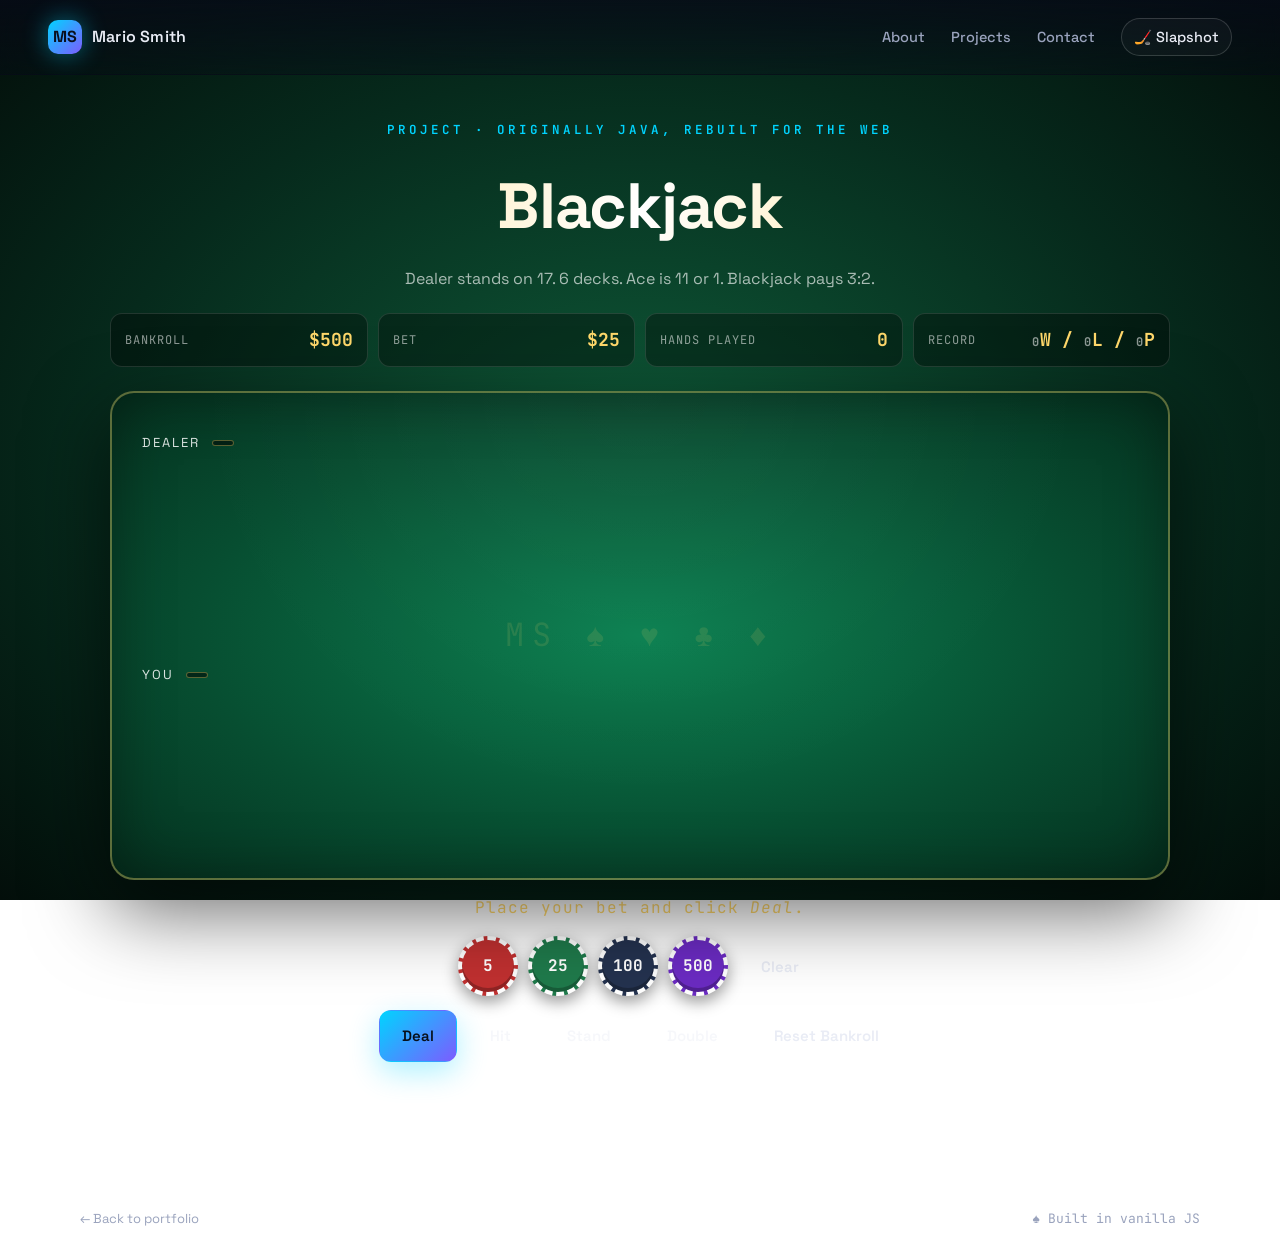
==== blackjack.html @ 71cc3b4a "Rebuild site from scratch: portfolio + Blackjack + Slapshot - Modern dark portfolio with animated ca" ====
<!DOCTYPE html>
<html lang="en">
<head>
  <meta charset="UTF-8" />
  <meta name="viewport" content="width=device-width, initial-scale=1.0" />
  <title>Blackjack — Mario Smith</title>
  <link rel="preconnect" href="https://fonts.googleapis.com">
  <link rel="preconnect" href="https://fonts.gstatic.com" crossorigin>
  <link href="https://fonts.googleapis.com/css2?family=Space+Grotesk:wght@400;500;600;700&family=JetBrains+Mono:wght@400;600&display=swap" rel="stylesheet">
  <link rel="stylesheet" href="css/styles.css" />
  <link rel="stylesheet" href="css/game.css" />
  <link rel="icon" type="image/svg+xml" href="data:image/svg+xml,%3Csvg xmlns='http://www.w3.org/2000/svg' viewBox='0 0 100 100'%3E%3Ccircle cx='50' cy='50' r='45' fill='%230b1020'/%3E%3Ctext x='50' y='67' font-size='56' text-anchor='middle' fill='%2300d4ff' font-family='Arial' font-weight='bold'%3EM%3C/text%3E%3C/svg%3E">
</head>
<body class="felt-bg">
  <header class="nav">
    <a href="index.html" class="brand">
      <span class="brand-mark">MS</span>
      <span class="brand-text">Mario Smith</span>
    </a>
    <nav class="nav-links" aria-label="Primary">
      <a href="index.html#about">About</a>
      <a href="index.html#projects">Projects</a>
      <a href="index.html#contact">Contact</a>
      <a href="slapshot.html" class="nav-fun">🏒 Slapshot</a>
    </nav>
  </header>

  <main class="game-wrap">
    <div class="game-head">
      <p class="eyebrow">Project · Originally Java, rebuilt for the web</p>
      <h1>Blackjack</h1>
      <p class="game-sub">Dealer stands on 17. 6 decks. Ace is 11 or 1. Blackjack pays 3:2.</p>
    </div>

    <div class="hud">
      <div class="hud-card"><span>Bankroll</span><strong id="bankroll">$500</strong></div>
      <div class="hud-card"><span>Bet</span><strong id="bet">$25</strong></div>
      <div class="hud-card"><span>Hands played</span><strong id="hands">0</strong></div>
      <div class="hud-card"><span>Record</span><strong><span id="wins">0</span>W / <span id="losses">0</span>L / <span id="pushes">0</span>P</strong></div>
    </div>

    <div class="table" id="table">
      <div class="seat dealer-seat">
        <div class="seat-label">Dealer <span id="dealer-score" class="score"></span></div>
        <div class="hand" id="dealer-hand"></div>
      </div>

      <div class="felt-logo">MS ♠ ♥ ♣ ♦</div>

      <div class="seat player-seat">
        <div class="seat-label">You <span id="player-score" class="score"></span></div>
        <div class="hand" id="player-hand"></div>
      </div>
    </div>

    <div class="message" id="message">Place your bet and click <em>Deal</em>.</div>

    <div class="controls">
      <div class="bet-row">
        <button class="chip chip-5" data-bet="5">5</button>
        <button class="chip chip-25" data-bet="25">25</button>
        <button class="chip chip-100" data-bet="100">100</button>
        <button class="chip chip-500" data-bet="500">500</button>
        <button id="clear-bet" class="btn btn-ghost">Clear</button>
      </div>
      <div class="action-row">
        <button id="deal" class="btn btn-primary">Deal</button>
        <button id="hit" class="btn btn-ghost" disabled>Hit</button>
        <button id="stand" class="btn btn-ghost" disabled>Stand</button>
        <button id="double" class="btn btn-ghost" disabled>Double</button>
        <button id="reset" class="btn btn-ghost">Reset Bankroll</button>
      </div>
    </div>
  </main>

  <footer class="footer">
    <div class="footer-inner">
      <a href="index.html">← Back to portfolio</a>
      <span class="footer-tag">♠ Built in vanilla JS</span>
    </div>
  </footer>

  <script src="js/blackjack.js"></script>
</body>
</html>
---- css/styles.css ----
:root {
  --bg: #070b18;
  --bg-2: #0b1020;
  --panel: rgba(18, 24, 46, 0.6);
  --panel-2: rgba(24, 32, 58, 0.72);
  --border: rgba(255, 255, 255, 0.08);
  --border-strong: rgba(255, 255, 255, 0.16);
  --text: #e9ecf5;
  --muted: #9aa3bd;
  --accent: #00d4ff;
  --accent-2: #7c5cff;
  --gold: #ffcc3b;
  --red: #ff5470;
  --green: #44e0a1;
  --shadow: 0 20px 60px rgba(0, 0, 0, 0.45);
  --radius: 14px;
  --radius-lg: 22px;
}

* { box-sizing: border-box; }
html { scroll-behavior: smooth; }
body {
  margin: 0;
  font-family: 'Space Grotesk', system-ui, sans-serif;
  background: radial-gradient(1200px 800px at 80% -10%, rgba(124, 92, 255, 0.22), transparent 60%),
              radial-gradient(900px 600px at -10% 30%, rgba(0, 212, 255, 0.15), transparent 60%),
              var(--bg);
  color: var(--text);
  line-height: 1.55;
  min-height: 100vh;
  overflow-x: hidden;
}
a { color: inherit; text-decoration: none; }
button { font: inherit; cursor: pointer; }

#bg-canvas {
  position: fixed;
  inset: 0;
  z-index: -1;
  pointer-events: none;
}

/* NAV */
.nav {
  position: fixed;
  top: 0; left: 0; right: 0;
  display: flex;
  justify-content: space-between;
  align-items: center;
  padding: 18px clamp(20px, 4vw, 48px);
  z-index: 50;
  backdrop-filter: blur(12px);
  background: linear-gradient(to bottom, rgba(7, 11, 24, 0.78), rgba(7, 11, 24, 0.35));
  border-bottom: 1px solid transparent;
  transition: border-color 0.25s, background 0.25s;
}
.nav.scrolled {
  border-bottom-color: var(--border);
  background: rgba(7, 11, 24, 0.88);
}
.brand {
  display: flex; align-items: center; gap: 10px; font-weight: 600;
}
.brand-mark {
  width: 34px; height: 34px;
  display: grid; place-items: center;
  border-radius: 10px;
  background: linear-gradient(135deg, var(--accent), var(--accent-2));
  color: #0a0f1e; font-weight: 700;
  box-shadow: 0 0 24px rgba(0, 212, 255, 0.45);
}
.brand-text { letter-spacing: 0.2px; }
.nav-links {
  display: flex; align-items: center; gap: 26px;
}
.nav-links a {
  color: var(--muted);
  font-size: 14.5px;
  font-weight: 500;
  position: relative;
  transition: color 0.2s;
}
.nav-links a:hover { color: var(--text); }
.nav-links a::after {
  content: "";
  position: absolute; left: 0; bottom: -6px;
  width: 0; height: 2px;
  background: linear-gradient(90deg, var(--accent), var(--accent-2));
  transition: width 0.25s ease;
}
.nav-links a:hover::after { width: 100%; }
.nav-fun {
  padding: 7px 12px;
  border: 1px solid var(--border-strong);
  border-radius: 999px;
  color: var(--text) !important;
  font-weight: 600;
  background: rgba(255, 255, 255, 0.03);
  transition: transform 0.2s, border-color 0.2s, background 0.2s;
}
.nav-fun:hover {
  transform: translateY(-2px);
  border-color: var(--accent);
  background: rgba(0, 212, 255, 0.08);
}
.nav-fun::after { display: none; }
.nav-divider {
  width: 1px; height: 22px; background: var(--border);
}
.nav-toggle {
  display: none;
  background: transparent;
  border: 1px solid var(--border);
  border-radius: 10px;
  width: 40px; height: 40px;
  padding: 10px;
  flex-direction: column; justify-content: space-between; align-items: stretch;
}
.nav-toggle span {
  display: block;
  height: 2px; background: var(--text);
  transition: transform 0.25s;
}

/* HERO */
.hero {
  min-height: 100vh;
  display: grid; place-items: center;
  padding: 140px 20px 80px;
  position: relative;
}
.hero-inner {
  max-width: 920px;
  text-align: left;
  animation: fade-up 0.9s cubic-bezier(0.2, 0.8, 0.2, 1) both;
}
.eyebrow {
  color: var(--accent);
  letter-spacing: 3px;
  text-transform: uppercase;
  font-size: 12.5px;
  font-weight: 600;
  margin: 0 0 18px;
  font-family: 'JetBrains Mono', monospace;
}
.hero-title {
  font-size: clamp(44px, 8vw, 96px);
  line-height: 1.02;
  margin: 0 0 16px;
  letter-spacing: -0.02em;
  font-weight: 700;
}
.gradient-text {
  background: linear-gradient(110deg, var(--accent) 0%, var(--accent-2) 50%, var(--gold) 100%);
  background-size: 200% 100%;
  -webkit-background-clip: text;
  background-clip: text;
  color: transparent;
  animation: gradient-shift 8s linear infinite;
}
@keyframes gradient-shift {
  0% { background-position: 0% 0; }
  100% { background-position: 200% 0; }
}
.hero-sub {
  font-size: clamp(18px, 2.6vw, 26px);
  color: var(--text);
  margin: 0 0 14px;
  min-height: 1.5em;
}
.typed { color: var(--accent); font-weight: 600; }
.caret {
  display: inline-block;
  color: var(--accent);
  animation: blink 1s steps(2) infinite;
  margin-left: 1px;
}
@keyframes blink { 50% { opacity: 0; } }
.hero-desc {
  color: var(--muted);
  max-width: 640px;
  font-size: 17px;
  margin: 0 0 30px;
}
.hero-cta {
  display: flex; flex-wrap: wrap; gap: 12px;
  margin-bottom: 40px;
}
.btn {
  display: inline-flex; align-items: center; gap: 8px;
  padding: 13px 22px;
  border-radius: 12px;
  font-weight: 600;
  font-size: 15px;
  border: 1px solid transparent;
  transition: transform 0.2s, box-shadow 0.2s, background 0.2s, border-color 0.2s;
}
.btn-primary {
  background: linear-gradient(135deg, var(--accent), var(--accent-2));
  color: #07101c;
  box-shadow: 0 10px 30px rgba(0, 212, 255, 0.32);
}
.btn-primary:hover { transform: translateY(-2px); box-shadow: 0 14px 40px rgba(124, 92, 255, 0.45); }
.btn-ghost {
  background: rgba(255, 255, 255, 0.03);
  border-color: var(--border-strong);
  color: var(--text);
}
.btn-ghost:hover {
  border-color: var(--accent);
  background: rgba(0, 212, 255, 0.08);
  transform: translateY(-2px);
}
.hero-stats {
  display: grid;
  grid-template-columns: repeat(4, minmax(0, 1fr));
  gap: 16px;
  max-width: 640px;
}
.hero-stats > div {
  padding: 16px;
  border: 1px solid var(--border);
  border-radius: 14px;
  background: var(--panel);
  backdrop-filter: blur(8px);
}
.hero-stats strong {
  display: block;
  font-size: 26px;
  background: linear-gradient(110deg, var(--accent), var(--gold));
  -webkit-background-clip: text;
  background-clip: text;
  color: transparent;
}
.hero-stats span { color: var(--muted); font-size: 12.5px; }
.scroll-hint {
  position: absolute;
  bottom: 26px; left: 50%;
  transform: translateX(-50%);
  color: var(--muted);
  font-family: 'JetBrains Mono', monospace;
  font-size: 12px;
  letter-spacing: 2px;
  animation: bob 2s ease-in-out infinite;
}
@keyframes bob { 0%,100% { transform: translate(-50%, 0); } 50% { transform: translate(-50%, 6px); } }
@keyframes fade-up {
  from { opacity: 0; transform: translateY(20px); }
  to { opacity: 1; transform: translateY(0); }
}

/* SECTIONS */
.section {
  max-width: 1120px;
  margin: 0 auto;
  padding: 100px clamp(20px, 4vw, 48px);
}
.section-head {
  display: flex; align-items: baseline; gap: 14px;
  margin-bottom: 40px;
}
.section-num {
  font-family: 'JetBrains Mono', monospace;
  color: var(--accent);
  font-size: 14px;
  letter-spacing: 2px;
}
.section-head h2 {
  font-size: clamp(28px, 4.5vw, 44px);
  margin: 0;
  letter-spacing: -0.02em;
}
.section-head h2::after {
  content: "";
  display: inline-block;
  width: 60px; height: 2px;
  background: linear-gradient(90deg, var(--accent), transparent);
  vertical-align: middle;
  margin-left: 16px;
}

/* ABOUT */
.about-grid {
  display: grid;
  grid-template-columns: 1.15fr 1fr;
  gap: 34px;
  align-items: start;
}
.about-copy p { color: var(--muted); font-size: 16.5px; }
.about-copy strong { color: var(--text); }
.about-facts {
  list-style: none; padding: 0; margin: 24px 0 0;
}
.about-facts li {
  padding: 10px 0;
  border-bottom: 1px dashed var(--border);
  color: var(--text);
  display: flex; align-items: center; gap: 12px;
}
.about-facts li span { font-size: 18px; }

.about-card {
  background: var(--panel);
  border: 1px solid var(--border-strong);
  border-radius: var(--radius-lg);
  box-shadow: var(--shadow);
  overflow: hidden;
  backdrop-filter: blur(12px);
  transition: transform 0.35s ease;
  will-change: transform;
}
.about-card-head {
  display: flex; align-items: center; gap: 8px;
  padding: 12px 16px;
  border-bottom: 1px solid var(--border);
  background: rgba(0,0,0,0.2);
}
.dot { width: 12px; height: 12px; border-radius: 50%; }
.dot.red { background: #ff5f57; }
.dot.yellow { background: #febc2e; }
.dot.green { background: #28c840; }
.file-name {
  margin-left: auto;
  font-family: 'JetBrains Mono', monospace;
  font-size: 12px;
  color: var(--muted);
}
.code {
  padding: 22px;
  margin: 0;
  font-family: 'JetBrains Mono', monospace;
  font-size: 13.5px;
  line-height: 1.75;
  color: #c7cbe0;
  overflow-x: auto;
}
.code .k { color: #ff9ac7; }
.code .v { color: #6ee2ff; }
.code .p { color: #9aa3bd; }
.code .s { color: #ffcc88; }
.code .n { color: #44e0a1; }
.code .b { color: #ff5470; }

/* TIMELINE */
.timeline { position: relative; padding-left: 28px; }
.timeline::before {
  content: "";
  position: absolute; left: 10px; top: 4px; bottom: 4px;
  width: 2px;
  background: linear-gradient(to bottom, var(--accent), var(--accent-2), transparent);
}
.tl-item {
  position: relative;
  padding: 14px 0 34px;
}
.tl-dot {
  position: absolute;
  left: -24px; top: 22px;
  width: 14px; height: 14px; border-radius: 50%;
  background: var(--bg);
  border: 3px solid var(--accent);
  box-shadow: 0 0 0 4px rgba(0, 212, 255, 0.15);
}
.tl-meta {
  color: var(--accent);
  font-family: 'JetBrains Mono', monospace;
  font-size: 12.5px;
  letter-spacing: 1px;
  margin-bottom: 6px;
}
.tl-body h3 {
  margin: 0 0 10px;
  font-size: 19px;
}
.tl-org { color: var(--muted); font-weight: 500; font-size: 15px; }
.tl-body ul { margin: 0; padding-left: 18px; color: var(--muted); }
.tl-body li { padding: 3px 0; }

/* PROJECTS */
.projects-grid {
  display: grid;
  grid-template-columns: repeat(auto-fit, minmax(280px, 1fr));
  gap: 22px;
}
.proj-card {
  display: flex; flex-direction: column;
  background: var(--panel);
  border: 1px solid var(--border);
  border-radius: var(--radius-lg);
  overflow: hidden;
  backdrop-filter: blur(10px);
  transition: transform 0.3s ease, border-color 0.3s ease, box-shadow 0.3s ease;
  color: var(--text);
}
.proj-card:hover {
  transform: translateY(-6px);
  border-color: var(--accent);
  box-shadow: 0 24px 50px rgba(0, 0, 0, 0.5), 0 0 0 1px rgba(0, 212, 255, 0.2);
}
.proj-card.static:hover { transform: none; border-color: var(--border); box-shadow: none; cursor: default; }
.proj-art {
  aspect-ratio: 16/9;
  position: relative;
  overflow: hidden;
  background: linear-gradient(135deg, #12183a, #0c1224);
  border-bottom: 1px solid var(--border);
}
.proj-card:hover .proj-art { transform: scale(1.02); }
.art-blackjack {
  background: radial-gradient(ellipse at center, #0d5c3a, #062d1c);
}
.cards-stack {
  position: absolute;
  left: 50%; top: 50%;
  transform: translate(-50%, -50%);
  display: flex; gap: -20px;
}
.mini-card {
  width: 58px; height: 82px;
  background: white; color: #111;
  border-radius: 8px;
  display: grid; place-items: center;
  font-weight: 700; font-size: 22px;
  box-shadow: 0 8px 24px rgba(0,0,0,0.5);
  transition: transform 0.3s;
}
.cards-stack .mini-card:nth-child(1) { transform: rotate(-12deg) translateX(14px); }
.cards-stack .mini-card:nth-child(2) { transform: translateY(-10px); }
.cards-stack .mini-card:nth-child(3) { transform: rotate(12deg) translateX(-14px); }
.proj-card:hover .cards-stack .mini-card:nth-child(1) { transform: rotate(-18deg) translateX(20px) translateY(-6px); }
.proj-card:hover .cards-stack .mini-card:nth-child(3) { transform: rotate(18deg) translateX(-20px) translateY(-6px); }
.mini-card.red { color: #d81e5b; }

.art-hockey {
  background:
    repeating-linear-gradient(90deg, rgba(0,212,255,0.08) 0, rgba(0,212,255,0.08) 2px, transparent 2px, transparent 40px),
    linear-gradient(180deg, #0b1a3d, #061028);
}
.art-hockey .puck {
  position: absolute; left: 20%; bottom: 30%;
  width: 26px; height: 12px; border-radius: 50%;
  background: #0a0a0a;
  box-shadow: 0 4px 12px rgba(0,0,0,0.6), inset 0 -3px 0 #333;
  animation: puck-glide 3s ease-in-out infinite;
}
@keyframes puck-glide {
  0%,100% { transform: translateX(0); }
  50% { transform: translateX(120px); }
}
.art-hockey .stick {
  position: absolute;
  left: 8%; bottom: 24%;
  width: 90px; height: 6px;
  background: linear-gradient(90deg, #c78b4a, #8a5a28);
  transform: rotate(-18deg);
  transform-origin: right center;
  border-radius: 3px;
}
.art-hockey .stick::after {
  content: "";
  position: absolute; right: -14px; bottom: -4px;
  width: 18px; height: 14px;
  background: #1a1a1a;
  border-radius: 2px 6px 2px 6px;
}
.art-hockey .net {
  position: absolute;
  right: 10%; bottom: 22%;
  width: 56px; height: 46px;
  border: 3px solid #e9ecf5;
  border-right: none;
  border-radius: 60% 0 0 60%;
  background: repeating-linear-gradient(90deg, rgba(255,255,255,0.12) 0 1px, transparent 1px 6px),
              repeating-linear-gradient(0deg, rgba(255,255,255,0.12) 0 1px, transparent 1px 6px);
}

.art-gui, .art-db { display: grid; place-items: center; }
.calc {
  width: 70%;
  background: #101732;
  border-radius: 14px;
  padding: 10px;
  box-shadow: 0 12px 30px rgba(0,0,0,0.5);
}
.calc-screen {
  background: #040814;
  color: var(--green);
  font-family: 'JetBrains Mono', monospace;
  text-align: right;
  padding: 10px 12px;
  border-radius: 8px;
  font-size: 20px;
  margin-bottom: 8px;
}
.calc-grid {
  display: grid; grid-template-columns: repeat(4, 1fr); gap: 6px;
}
.calc-grid span {
  padding: 8px;
  background: #1b2245;
  color: var(--text);
  text-align: center;
  border-radius: 6px;
  font-size: 13px;
  font-family: 'JetBrains Mono', monospace;
}
.calc-grid .op { background: linear-gradient(135deg, var(--accent), var(--accent-2)); color: #07101c; }

.art-db { background: linear-gradient(135deg, #141a3c, #0a0f25); }
.db-rows {
  width: 65%;
  display: grid; gap: 7px;
}
.db-rows > div {
  height: 14px;
  background: linear-gradient(90deg, rgba(0,212,255,0.35), rgba(124,92,255,0.2));
  border-radius: 4px;
  animation: shimmer 2.6s ease-in-out infinite;
}
.db-rows > div:nth-child(2) { animation-delay: 0.3s; width: 88%; }
.db-rows > div:nth-child(3) { animation-delay: 0.6s; width: 74%; }
.db-rows > div:nth-child(4) { animation-delay: 0.9s; width: 92%; }
@keyframes shimmer { 0%,100% { opacity: 0.65; } 50% { opacity: 1; } }

.proj-body { padding: 22px; display: flex; flex-direction: column; gap: 10px; flex: 1; }
.proj-body h3 { margin: 0; font-size: 20px; }
.proj-body p { margin: 0; color: var(--muted); font-size: 14.5px; flex: 1; }
.tags { display: flex; flex-wrap: wrap; gap: 6px; margin-top: 6px; }
.tags span {
  font-size: 11.5px;
  letter-spacing: 0.5px;
  padding: 4px 10px;
  border: 1px solid var(--border-strong);
  border-radius: 999px;
  color: var(--muted);
  background: rgba(255,255,255,0.02);
}
.proj-link {
  color: var(--accent);
  font-weight: 600;
  font-size: 14px;
  margin-top: 8px;
}
.proj-link.muted { color: var(--muted); }

/* SKILLS */
.skills-grid {
  display: grid;
  grid-template-columns: repeat(auto-fit, minmax(260px, 1fr));
  gap: 22px;
}
.skill-col {
  padding: 24px;
  background: var(--panel);
  border: 1px solid var(--border);
  border-radius: var(--radius-lg);
  backdrop-filter: blur(10px);
}
.skill-col h3 {
  margin: 0 0 16px;
  font-size: 16px;
  color: var(--accent);
  letter-spacing: 1px;
  text-transform: uppercase;
  font-family: 'JetBrains Mono', monospace;
}
.skill { margin-bottom: 14px; }
.skill span {
  display: flex; justify-content: space-between;
  font-size: 14px;
  margin-bottom: 6px;
  color: var(--text);
}
.bar {
  height: 8px;
  background: rgba(255,255,255,0.05);
  border-radius: 4px;
  overflow: hidden;
}
.bar i {
  display: block;
  height: 100%; width: 0;
  background: linear-gradient(90deg, var(--accent), var(--accent-2));
  border-radius: 4px;
  transition: width 1.2s cubic-bezier(0.2, 0.8, 0.2, 1);
}
.skill.in-view .bar i { width: var(--w); }

.pill-list { list-style: none; padding: 0; margin: 0; display: flex; flex-wrap: wrap; gap: 8px; }
.pill-list li {
  padding: 7px 13px;
  border-radius: 999px;
  background: rgba(0, 212, 255, 0.06);
  border: 1px solid rgba(0, 212, 255, 0.25);
  color: var(--text);
  font-size: 13px;
}

.awards { margin-top: 48px; }
.awards h3 {
  font-size: 16px;
  letter-spacing: 1px;
  text-transform: uppercase;
  color: var(--gold);
  font-family: 'JetBrains Mono', monospace;
  margin-bottom: 18px;
}
.award-grid {
  display: grid;
  grid-template-columns: repeat(auto-fit, minmax(190px, 1fr));
  gap: 14px;
}
.award {
  padding: 18px;
  border: 1px solid var(--border);
  border-radius: var(--radius);
  background: var(--panel-2);
  display: grid; gap: 4px;
  transition: transform 0.25s, border-color 0.25s;
}
.award:hover { transform: translateY(-3px); border-color: var(--gold); }
.award .a-emoji { font-size: 24px; }
.award strong { font-size: 15px; }
.award em { color: var(--muted); font-style: normal; font-size: 12.5px; font-family: 'JetBrains Mono', monospace; }

/* CONTACT */
.contact-lead { color: var(--muted); font-size: 17px; margin: 0 0 26px; }
.contact-grid {
  display: grid;
  grid-template-columns: repeat(auto-fit, minmax(230px, 1fr));
  gap: 16px;
}
.contact-card {
  display: grid; gap: 4px;
  padding: 22px;
  border: 1px solid var(--border);
  background: var(--panel);
  border-radius: var(--radius-lg);
  color: var(--text);
  transition: transform 0.25s, border-color 0.25s, background 0.25s;
  backdrop-filter: blur(10px);
}
.contact-card:not(.static):hover {
  transform: translateY(-4px);
  border-color: var(--accent);
  background: rgba(0, 212, 255, 0.05);
}
.contact-icon {
  font-size: 26px;
  color: var(--accent);
}
.contact-val { color: var(--muted); font-size: 14px; font-family: 'JetBrains Mono', monospace; }

/* FOOTER */
.footer {
  border-top: 1px solid var(--border);
  margin-top: 40px;
  padding: 26px 20px;
}
.footer-inner {
  max-width: 1120px;
  margin: 0 auto;
  display: flex; justify-content: space-between; align-items: center; gap: 12px; flex-wrap: wrap;
  color: var(--muted);
  font-size: 13px;
}
.footer-tag { font-family: 'JetBrains Mono', monospace; }
.konami-hint {
  background: transparent;
  border: 1px dashed var(--border-strong);
  color: var(--muted);
  padding: 6px 12px;
  border-radius: 999px;
  font-family: 'JetBrains Mono', monospace;
  font-size: 11.5px;
}
.konami-hint:hover { color: var(--accent); border-color: var(--accent); }

/* KONAMI OVERLAY */
.konami-overlay {
  position: fixed; inset: 0;
  display: none;
  place-items: center;
  background: rgba(4, 8, 16, 0.85);
  backdrop-filter: blur(8px);
  z-index: 200;
}
.konami-overlay.show { display: grid; animation: fade-up 0.4s ease; }
.konami-inner {
  background: var(--panel-2);
  border: 1px solid var(--accent);
  border-radius: 20px;
  padding: 36px;
  text-align: center;
  max-width: 90%;
  box-shadow: 0 30px 80px rgba(0, 212, 255, 0.3);
}
.konami-inner h3 { margin: 0 0 10px; font-size: 26px; }
.konami-inner p { color: var(--muted); margin: 0 0 22px; }

/* REVEAL */
[data-reveal] {
  opacity: 0;
  transform: translateY(20px);
  transition: opacity 0.7s ease, transform 0.7s ease;
}
[data-reveal].in-view {
  opacity: 1;
  transform: none;
}

/* RESPONSIVE */
@media (max-width: 880px) {
  .about-grid { grid-template-columns: 1fr; }
  .hero-stats { grid-template-columns: repeat(2, 1fr); }
  .nav-links {
    position: absolute; top: 100%; left: 0; right: 0;
    flex-direction: column;
    gap: 14px;
    padding: 20px;
    background: rgba(7, 11, 24, 0.97);
    border-bottom: 1px solid var(--border);
    transform: translateY(-10px);
    opacity: 0; pointer-events: none;
    transition: transform 0.25s, opacity 0.25s;
  }
  .nav-links.open {
    transform: none; opacity: 1; pointer-events: auto;
  }
  .nav-divider { display: none; }
  .nav-toggle { display: flex; }
}
@media (max-width: 520px) {
  .hero-stats { grid-template-columns: repeat(2, 1fr); }
  .section { padding: 70px 20px; }
}
---- css/game.css ----
.felt-bg {
  background:
    radial-gradient(ellipse at center, #0e5a38 0%, #062a1c 60%, #030e0a 100%) fixed;
}
.slapshot-bg {
  background:
    linear-gradient(180deg, #081128 0%, #040814 100%) fixed;
}

.game-wrap {
  max-width: 1100px;
  margin: 0 auto;
  padding: 120px 20px 80px;
}
.game-head { text-align: center; margin-bottom: 22px; }
.game-head h1 {
  font-size: clamp(38px, 6vw, 64px);
  margin: 6px 0 10px;
  letter-spacing: -0.02em;
  background: linear-gradient(110deg, #ffd86b, #ffffff, #ffd86b);
  -webkit-background-clip: text; background-clip: text; color: transparent;
}
.game-sub { color: rgba(255,255,255,0.65); margin: 0; }

.hud {
  display: grid;
  grid-template-columns: repeat(auto-fit, minmax(150px, 1fr));
  gap: 10px;
  margin-bottom: 24px;
}
.hud-card {
  background: rgba(0, 0, 0, 0.35);
  border: 1px solid rgba(255, 255, 255, 0.12);
  border-radius: 12px;
  padding: 12px 14px;
  display: flex; justify-content: space-between; align-items: center;
  font-family: 'JetBrains Mono', monospace;
}
.hud-card span { color: rgba(255,255,255,0.55); font-size: 12px; text-transform: uppercase; letter-spacing: 1px; }
.hud-card strong { color: #ffd86b; font-size: 18px; }

.table {
  position: relative;
  background:
    radial-gradient(ellipse at top, rgba(255,255,255,0.04), transparent 60%),
    radial-gradient(ellipse at center, #0a8050 0%, #074e31 60%, #05311f 100%);
  border: 2px solid rgba(255, 215, 107, 0.35);
  border-radius: 24px;
  padding: 40px 30px;
  min-height: 420px;
  box-shadow: 0 30px 80px rgba(0, 0, 0, 0.6), inset 0 0 60px rgba(0,0,0,0.35);
  overflow: hidden;
}
.felt-logo {
  position: absolute;
  left: 50%; top: 50%;
  transform: translate(-50%, -50%);
  font-family: 'JetBrains Mono', monospace;
  letter-spacing: 8px;
  color: rgba(255, 215, 107, 0.12);
  font-size: clamp(20px, 3vw, 32px);
  pointer-events: none;
  user-select: none;
}
.seat { position: relative; z-index: 2; }
.dealer-seat { margin-bottom: 60px; }
.seat-label {
  color: rgba(255,255,255,0.85);
  font-size: 13px;
  letter-spacing: 2px;
  text-transform: uppercase;
  margin-bottom: 12px;
  display: flex; gap: 12px; align-items: center;
}
.score {
  background: rgba(0,0,0,0.5);
  border: 1px solid rgba(255, 215, 107, 0.35);
  color: #ffd86b;
  padding: 2px 10px;
  border-radius: 999px;
  font-family: 'JetBrains Mono', monospace;
  font-size: 13px;
}
.hand {
  display: flex;
  gap: -40px;
  min-height: 140px;
}
.hand > .card { margin-left: -40px; }
.hand > .card:first-child { margin-left: 0; }

.card {
  width: 96px; height: 136px;
  border-radius: 10px;
  background: white;
  color: #111;
  display: grid;
  grid-template-rows: auto 1fr auto;
  padding: 8px 10px;
  font-weight: 700;
  position: relative;
  box-shadow: 0 10px 26px rgba(0,0,0,0.45);
  animation: deal-in 0.45s cubic-bezier(0.2, 1.2, 0.4, 1) both;
  font-family: 'Space Grotesk', sans-serif;
  transition: transform 0.2s;
}
@keyframes deal-in {
  from { transform: translateY(-50px) rotate(-10deg); opacity: 0; }
  to { transform: translateY(0) rotate(var(--rot, 0deg)); opacity: 1; }
}
.card:hover { transform: translateY(-6px) rotate(var(--rot, 0deg)); }
.card .corner { display: flex; flex-direction: column; align-items: center; line-height: 1; }
.card .corner .rank { font-size: 18px; }
.card .corner .suit { font-size: 14px; }
.card .center { display: grid; place-items: center; font-size: 34px; }
.card .br { transform: rotate(180deg); }
.card.red { color: #d81e5b; }
.card.back {
  background:
    repeating-linear-gradient(45deg, #1e3a8a 0 10px, #1e40af 10px 20px),
    #1e3a8a;
  color: transparent;
  position: relative;
}
.card.back::after {
  content: "MS";
  position: absolute; inset: 0;
  display: grid; place-items: center;
  color: rgba(255, 215, 107, 0.55);
  font-family: 'JetBrains Mono', monospace;
  font-size: 24px;
  letter-spacing: 2px;
}

.message {
  text-align: center;
  color: #ffd86b;
  font-family: 'JetBrains Mono', monospace;
  padding: 16px 0;
  min-height: 1.8em;
  letter-spacing: 1px;
}
.message.win { color: #44e0a1; }
.message.lose { color: #ff6b88; }
.message.push { color: #9ac6ff; }

.controls {
  display: grid;
  gap: 14px;
  justify-items: center;
}
.bet-row, .action-row {
  display: flex; flex-wrap: wrap; gap: 10px; justify-content: center;
}
.chip {
  width: 60px; height: 60px;
  border-radius: 50%;
  border: 4px dashed white;
  background: #d81e5b;
  color: white;
  font-weight: 700;
  font-family: 'JetBrains Mono', monospace;
  box-shadow: 0 6px 16px rgba(0,0,0,0.4), inset 0 -4px 0 rgba(0,0,0,0.25);
  transition: transform 0.15s;
}
.chip:hover { transform: translateY(-3px) rotate(-6deg); }
.chip:active { transform: translateY(2px); }
.chip-5 { background: #c03030; }
.chip-25 { background: #1f7a4b; }
.chip-100 { background: #24324f; }
.chip-500 { background: #6b2bc2; }

.btn[disabled] { opacity: 0.4; cursor: not-allowed; transform: none !important; box-shadow: none; }

/* SLAPSHOT */
.slap-stage {
  position: relative;
  width: 100%;
  max-width: 960px;
  aspect-ratio: 16 / 9;
  margin: 0 auto;
  border-radius: 20px;
  overflow: hidden;
  background:
    radial-gradient(ellipse at top, rgba(255,255,255,0.15), transparent 60%),
    linear-gradient(180deg, #b6d9f6 0%, #e6f2ff 40%, #ffffff 100%);
  border: 2px solid rgba(255,255,255,0.3);
  box-shadow: 0 30px 80px rgba(0, 0, 0, 0.55);
}
#slap-canvas { width: 100%; height: 100%; display: block; cursor: crosshair; }
.slap-hud {
  display: flex; gap: 14px; justify-content: center; flex-wrap: wrap;
  margin: 18px 0 12px;
  font-family: 'JetBrains Mono', monospace;
}
.slap-hud div {
  padding: 10px 16px;
  background: rgba(0,0,0,0.35);
  border: 1px solid rgba(255,255,255,0.12);
  border-radius: 10px;
}
.slap-hud strong { color: var(--accent); }
.slap-instructions {
  text-align: center;
  color: rgba(255,255,255,0.75);
  margin: 16px 0 24px;
  font-size: 14.5px;
}
.slap-controls { display: flex; gap: 10px; justify-content: center; margin-top: 18px; flex-wrap: wrap; }
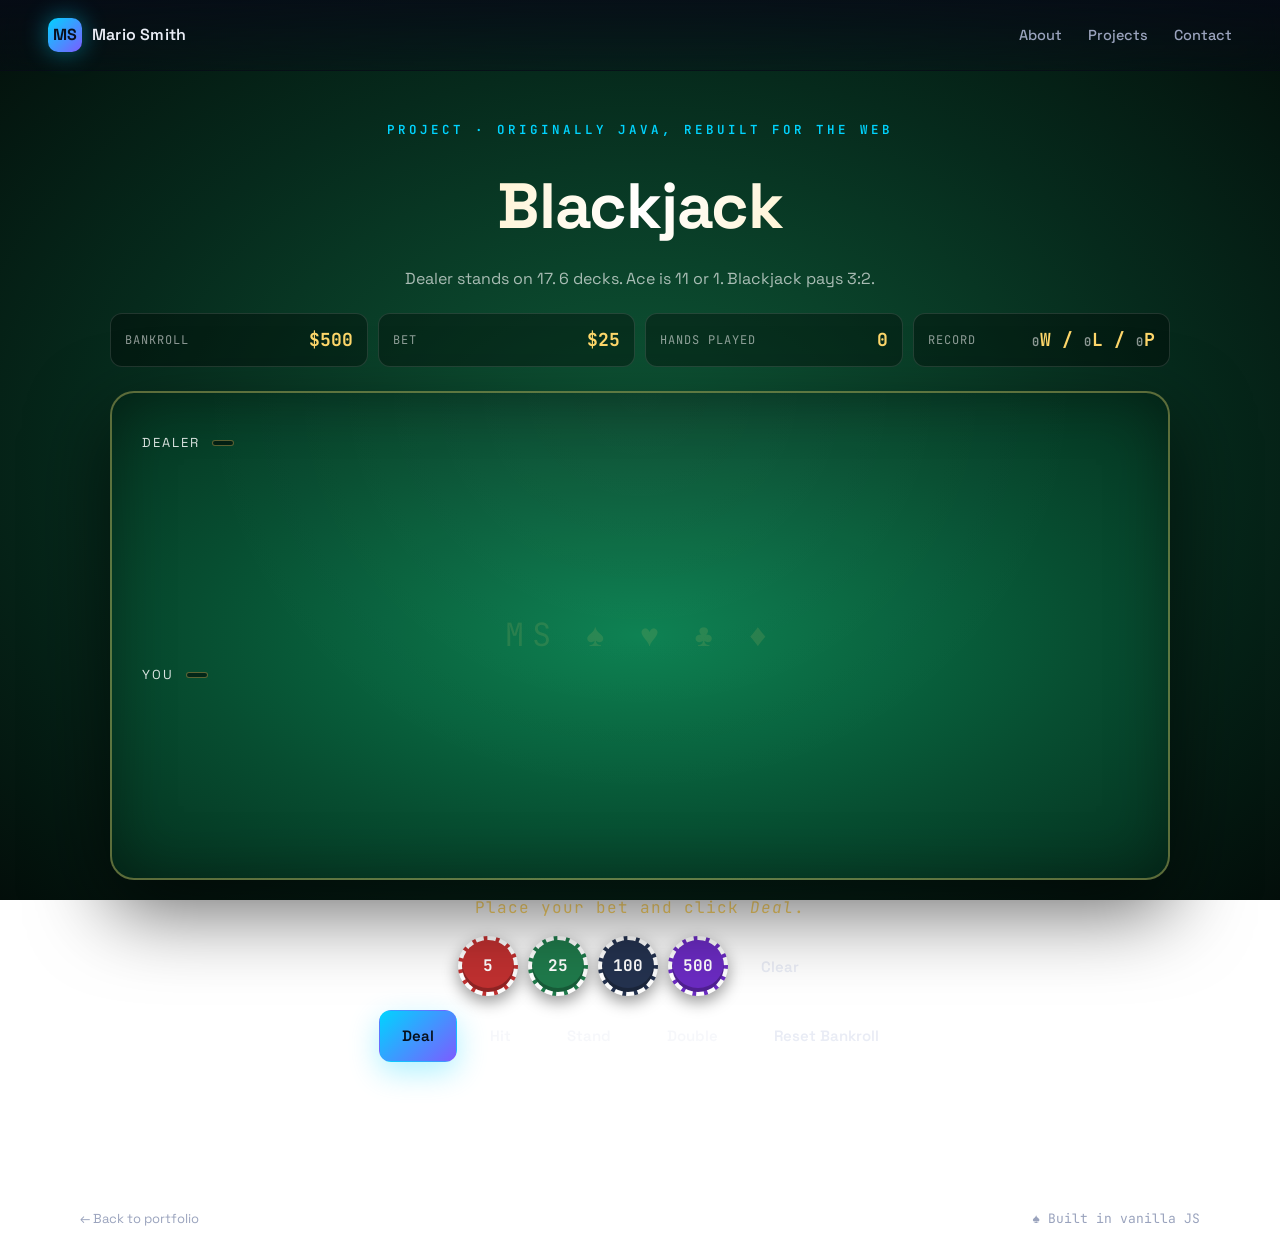
==== commit 3e7572a6: "Remove Slapshot hockey mini-game Drop slapshot page, script, and all links to it. Konami easter egg " ====
--- a/blackjack.html
+++ b/blackjack.html
@@ -21,7 +21,6 @@
       <a href="index.html#about">About</a>
       <a href="index.html#projects">Projects</a>
       <a href="index.html#contact">Contact</a>
-      <a href="slapshot.html" class="nav-fun">🏒 Slapshot</a>
     </nav>
   </header>
 
